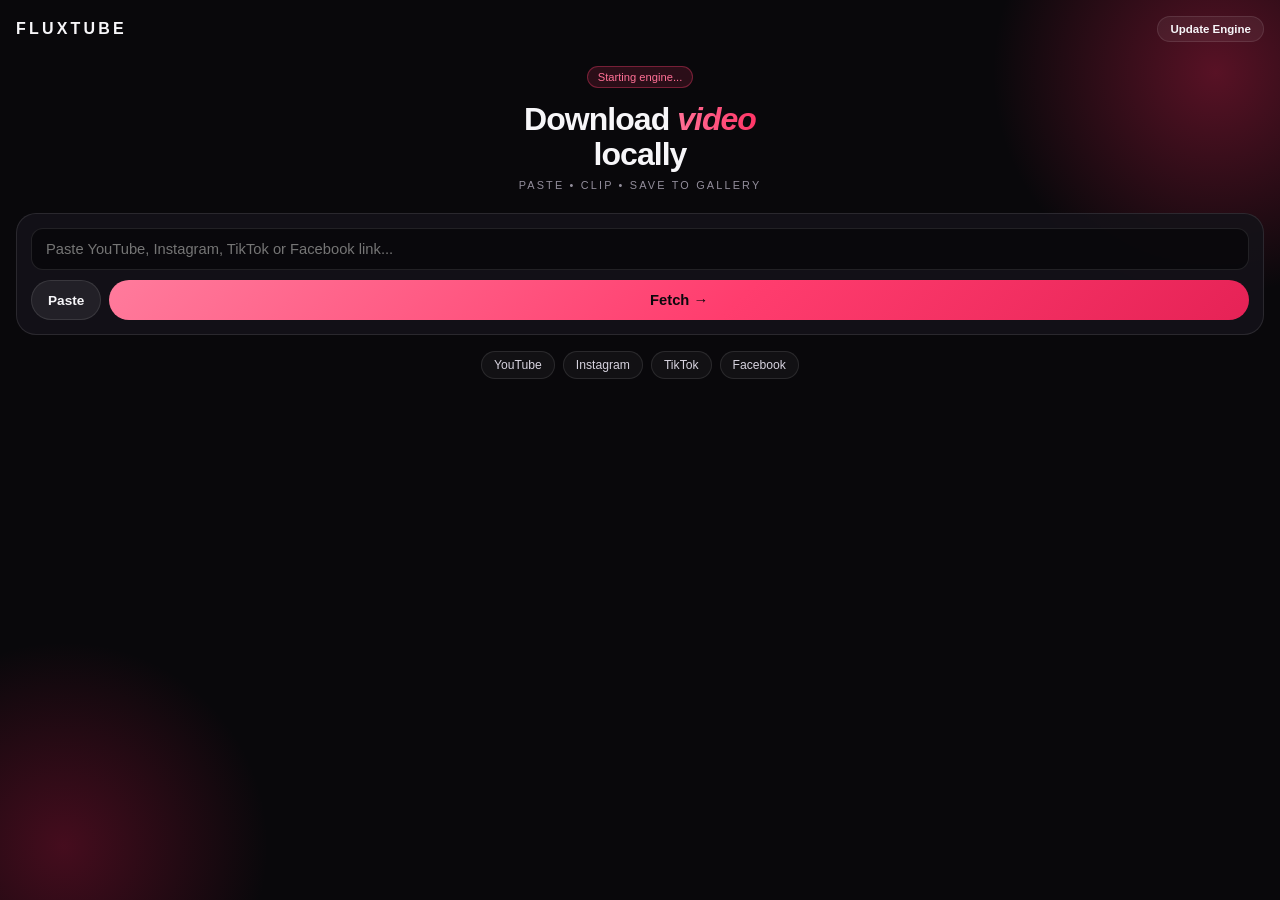
==== android-app/app/src/main/assets/index.html @ a7d48c0c "Add FLUXTUBE Android APK project and build workflow" ====
<!DOCTYPE html>
<html lang="en">
<head>
  <meta charset="UTF-8" />
  <meta name="viewport" content="width=device-width, initial-scale=1.0, maximum-scale=1.0, user-scalable=no" />
  <title>FLUXTUBE</title>
  <style>
    :root {
      --bg: #09080b;
      --surface: rgba(20, 18, 25, 0.9);
      --text: #f7f6f9;
      --muted: #938e9c;
      --accent: #ff3e6c;
      --accent-soft: #ff7096;
      --accent-grad: linear-gradient(135deg, #ff7b9c 0%, #ff3d6e 55%, #e62256 100%);
      --accent-dim: rgba(255, 62, 108, 0.14);
      --accent-border: rgba(255, 62, 108, 0.36);
      --border: rgba(255, 255, 255, 0.1);
    }
    [hidden] { display: none !important; }
    * { box-sizing: border-box; margin: 0; padding: 0; -webkit-tap-highlight-color: transparent; }
    body {
      min-height: 100vh;
      background:
        radial-gradient(360px circle at 95% 8%, rgba(255, 38, 92, 0.32), transparent 62%),
        radial-gradient(340px circle at 5% 94%, rgba(225, 24, 78, 0.28), transparent 60%),
        #09080b;
      color: var(--text);
      font-family: -apple-system, BlinkMacSystemFont, "Segoe UI", Roboto, sans-serif;
      padding: 16px 16px 40px;
    }
    .topbar {
      display: flex;
      justify-content: space-between;
      align-items: center;
      margin-bottom: 24px;
    }
    .brand {
      font-weight: 800;
      letter-spacing: 0.2em;
      font-size: 1rem;
    }
    .btn-engine {
      background: rgba(255, 255, 255, 0.06);
      border: 1px solid var(--border);
      color: var(--text);
      border-radius: 999px;
      padding: 6px 12px;
      font-size: 0.72rem;
      font-weight: 600;
    }
    .hero { text-align: center; margin-bottom: 22px; }
    .hero h1 {
      font-size: 2rem;
      line-height: 1.08;
      letter-spacing: -0.03em;
      margin-bottom: 8px;
    }
    .hero h1 span {
      font-style: italic;
      background: linear-gradient(90deg, #ff7096, #ff3667);
      -webkit-background-clip: text;
      -webkit-text-fill-color: transparent;
    }
    .subline {
      font-size: 0.68rem;
      letter-spacing: 0.2em;
      color: var(--muted);
      margin-bottom: 18px;
    }
    .engine-pill {
      display: inline-block;
      font-size: 0.7rem;
      padding: 4px 10px;
      border-radius: 999px;
      background: var(--accent-dim);
      border: 1px solid var(--accent-border);
      color: var(--accent-soft);
      margin-bottom: 14px;
    }
    .url-box {
      display: flex;
      flex-direction: column;
      gap: 10px;
      padding: 14px;
      border-radius: 20px;
      background: var(--surface);
      border: 1px solid var(--border);
      margin-bottom: 16px;
    }
    .url-input {
      width: 100%;
      background: rgba(9, 8, 11, 0.85);
      border: 1px solid var(--border);
      border-radius: 12px;
      padding: 12px 14px;
      color: var(--text);
      font-size: 0.92rem;
      outline: none;
    }
    .url-input:focus { border-color: var(--accent); }
    .url-actions { display: flex; gap: 8px; }
    .btn-ghost {
      flex: 0 0 auto;
      background: rgba(255, 255, 255, 0.07);
      border: 1px solid var(--border);
      color: var(--text);
      border-radius: 999px;
      padding: 11px 16px;
      font-weight: 600;
      font-size: 0.85rem;
    }
    .btn-primary {
      flex: 1;
      background: var(--accent-grad);
      color: #0b080c;
      border: none;
      border-radius: 999px;
      padding: 12px 18px;
      font-weight: 800;
      font-size: 0.92rem;
    }
    .btn-primary:disabled { opacity: 0.6; }
    .chips {
      display: flex;
      flex-wrap: wrap;
      justify-content: center;
      gap: 8px;
      margin-bottom: 18px;
    }
    .chip {
      padding: 6px 12px;
      border-radius: 999px;
      background: rgba(255, 255, 255, 0.04);
      border: 1px solid var(--border);
      font-size: 0.76rem;
      color: #d6d2de;
    }
    .error-banner {
      padding: 10px 14px;
      border-radius: 12px;
      background: rgba(255, 46, 99, 0.16);
      border: 1px solid var(--accent-border);
      color: #ff9cb5;
      font-size: 0.82rem;
      margin-bottom: 14px;
    }
    .card {
      background: var(--surface);
      border: 1px solid var(--border);
      border-radius: 20px;
      padding: 14px;
      margin-bottom: 14px;
    }
    .thumb-wrap {
      position: relative;
      border-radius: 14px;
      overflow: hidden;
      aspect-ratio: 16 / 9;
      background: #0d0b10;
      margin-bottom: 12px;
    }
    .thumb-wrap img { width: 100%; height: 100%; object-fit: cover; display: block; }
    .pill-dur {
      position: absolute; bottom: 8px; left: 8px;
      background: rgba(9, 8, 11, 0.88);
      padding: 3px 8px; border-radius: 8px; font-size: 0.74rem; font-weight: 700;
    }
    .pill-plat {
      position: absolute; top: 8px; right: 8px;
      background: var(--accent-grad); color: #0b080c;
      padding: 3px 9px; border-radius: 999px; font-size: 0.68rem; font-weight: 800;
    }
    .v-title { font-size: 1rem; font-weight: 700; line-height: 1.35; margin-bottom: 12px; }
    .trim-box {
      padding: 12px;
      border-radius: 14px;
      background: rgba(255, 255, 255, 0.03);
      border: 1px solid var(--border);
      margin-bottom: 14px;
    }
    .trim-top {
      display: flex; justify-content: space-between; align-items: center;
      font-size: 0.8rem; font-weight: 700; margin-bottom: 10px;
    }
    .trim-badge {
      font-size: 0.68rem; padding: 3px 8px; border-radius: 999px;
      background: var(--accent-dim); color: var(--accent-soft);
    }
    .time-row {
      display: grid; grid-template-columns: 1fr auto 1fr auto; gap: 8px; align-items: end;
    }
    .time-field label { display: block; font-size: 0.62rem; color: var(--muted); margin-bottom: 4px; }
    .time-field input {
      width: 100%; background: #09080b; border: 1px solid var(--border);
      border-radius: 9px; padding: 8px; color: var(--text); text-align: center;
      font-family: monospace; font-size: 0.86rem; font-weight: 700;
    }
    .btn-reset {
      background: rgba(255, 255, 255, 0.07); border: 1px solid var(--border);
      color: var(--text); border-radius: 9px; padding: 9px 10px; font-size: 0.74rem;
    }
    .q-grid {
      display: grid; grid-template-columns: 1fr 1fr; gap: 9px; margin-bottom: 14px;
    }
    .q-card {
      text-align: left; padding: 12px; border-radius: 14px;
      background: rgba(255, 255, 255, 0.03); border: 1px solid var(--border);
      color: var(--text);
    }
    .q-card.selected {
      background: var(--accent-grad); color: #0b080c; border-color: transparent;
    }
    .q-top { display: flex; justify-content: space-between; font-size: 0.65rem; font-weight: 700; margin-bottom: 4px; }
    .q-res { font-size: 1.1rem; font-weight: 800; }
    .q-sub { font-size: 0.72rem; opacity: 0.82; }
    .progress-box {
      margin-top: 12px; padding: 12px; border-radius: 14px;
      background: var(--accent-dim); border: 1px solid var(--accent-border);
    }
    .progress-top { display: flex; justify-content: space-between; font-size: 0.8rem; margin-bottom: 8px; }
    .track { height: 7px; border-radius: 999px; background: rgba(255, 255, 255, 0.14); overflow: hidden; }
    .fill { height: 100%; background: var(--accent-grad); width: 0%; transition: width 0.2s; }
  </style>
</head>
<body>
  <header class="topbar">
    <div class="brand">FLUXTUBE</div>
    <button class="btn-engine" id="updateBtn" type="button">Update Engine</button>
  </header>

  <section class="hero" id="heroTop">
    <div class="engine-pill" id="engineStatus">Starting engine...</div>
    <h1>Download <span>video</span><br />locally</h1>
    <div class="subline">PASTE • CLIP • SAVE TO GALLERY</div>
  </section>

  <div class="url-box">
    <input id="urlInput" class="url-input" type="url" placeholder="Paste YouTube, Instagram, TikTok or Facebook link..." />
    <div class="url-actions">
      <button id="pasteBtn" class="btn-ghost" type="button">Paste</button>
      <button id="fetchBtn" class="btn-primary" type="button">Fetch →</button>
    </div>
  </div>

  <div class="chips" id="chipsRow">
    <span class="chip">YouTube</span>
    <span class="chip">Instagram</span>
    <span class="chip">TikTok</span>
    <span class="chip">Facebook</span>
  </div>

  <div id="errorBanner" class="error-banner" hidden></div>

  <section id="workspace" hidden>
    <div class="card">
      <div class="thumb-wrap">
        <img id="vThumb" src="" alt="" />
        <span class="pill-dur" id="vDur">0:00</span>
        <span class="pill-plat" id="vPlat">YouTube</span>
      </div>
      <div class="v-title" id="vTitle">Video Title</div>

      <div class="trim-box">
        <div class="trim-top">
          <span>Clip Time Range</span>
          <span class="trim-badge" id="clipBadge">Full Video</span>
        </div>
        <div class="time-row">
          <div class="time-field">
            <label for="fromInput">FROM</label>
            <input id="fromInput" type="text" value="0:00" />
          </div>
          <div style="padding-bottom:9px;color:#ff7096;">→</div>
          <div class="time-field">
            <label for="toInput">TO</label>
            <input id="toInput" type="text" value="0:00" />
          </div>
          <button id="resetTrim" class="btn-reset" type="button">Reset</button>
        </div>
      </div>

      <div class="q-grid" id="qGrid"></div>

      <button id="dlBtn" class="btn-primary" style="width:100%;" type="button">Download to Phone</button>

      <div id="progressBox" class="progress-box" hidden>
        <div class="progress-top">
          <span id="pStage">Starting...</span>
          <span id="pPct">0%</span>
        </div>
        <div class="track"><div id="pFill" class="fill"></div></div>
      </div>
    </div>
  </section>

  <script>
    const urlInput = document.getElementById("urlInput");
    const pasteBtn = document.getElementById("pasteBtn");
    const fetchBtn = document.getElementById("fetchBtn");
    const updateBtn = document.getElementById("updateBtn");
    const engineStatus = document.getElementById("engineStatus");
    const errorBanner = document.getElementById("errorBanner");
    const workspace = document.getElementById("workspace");
    const heroTop = document.getElementById("heroTop");
    const chipsRow = document.getElementById("chipsRow");
    const vThumb = document.getElementById("vThumb");
    const vDur = document.getElementById("vDur");
    const vPlat = document.getElementById("vPlat");
    const vTitle = document.getElementById("vTitle");
    const fromInput = document.getElementById("fromInput");
    const toInput = document.getElementById("toInput");
    const resetTrim = document.getElementById("resetTrim");
    const clipBadge = document.getElementById("clipBadge");
    const qGrid = document.getElementById("qGrid");
    const dlBtn = document.getElementById("dlBtn");
    const progressBox = document.getElementById("progressBox");
    const pStage = document.getElementById("pStage");
    const pPct = document.getElementById("pPct");
    const pFill = document.getElementById("pFill");

    let currentVideo = null;
    let selectedQ = "best_1080";

    window.onEngineStatus = (ready, msg) => {
      engineStatus.textContent = msg;
    };

    pasteBtn.addEventListener("click", () => {
      if (window.FluxAndroid) {
        const txt = window.FluxAndroid.getClipboard();
        if (txt) urlInput.value = txt.trim();
      }
    });

    updateBtn.addEventListener("click", () => {
      if (window.FluxAndroid) window.FluxAndroid.updateEngine();
    });

    fetchBtn.addEventListener("click", () => {
      const u = urlInput.value.trim();
      if (!u) return;
      errorBanner.hidden = true;
      fetchBtn.disabled = true;
      fetchBtn.textContent = "Loading...";
      progressBox.hidden = true;
      if (window.FluxAndroid) window.FluxAndroid.fetchInfo(u);
    });

    function isTrimmed() {
      if (!currentVideo) return false;
      return fromInput.value.trim() !== "0:00" || toInput.value.trim() !== currentVideo.duration_string;
    }

    function updateClipLabel() {
      clipBadge.textContent = isTrimmed()
        ? `${fromInput.value} → ${toInput.value}`
        : `Full (${currentVideo ? currentVideo.duration_string : "0:00"})`;
      dlBtn.textContent = isTrimmed() ? "Download Clip" : "Download to Phone";
    }

    fromInput.addEventListener("input", updateClipLabel);
    toInput.addEventListener("input", updateClipLabel);
    resetTrim.addEventListener("click", () => {
      if (!currentVideo) return;
      fromInput.value = "0:00";
      toInput.value = currentVideo.duration_string;
      updateClipLabel();
    });

    function renderQualities(list) {
      qGrid.innerHTML = "";
      list.forEach((q) => {
        const b = document.createElement("button");
        b.type = "button";
        b.className = "q-card" + (selectedQ === q.id ? " selected" : "");
        b.innerHTML = `<div class="q-top"><span>${q.badge}</span><span>${q.ext}</span></div>
                       <div class="q-res">${q.resolution}</div>
                       <div class="q-sub">${q.title}</div>`;
        b.addEventListener("click", () => {
          selectedQ = q.id;
          renderQualities(list);
        });
        qGrid.appendChild(b);
      });
    }

    window.onFetchSuccess = (data) => {
      fetchBtn.disabled = false;
      fetchBtn.textContent = "Fetch →";
      currentVideo = data;
      selectedQ = "best_1080";
      vThumb.src = data.thumbnail || "";
      vDur.textContent = data.duration_string || "0:00";
      vPlat.textContent = data.platform || "Video";
      vTitle.textContent = data.title || "Video";
      fromInput.value = "0:00";
      toInput.value = data.duration_string || "0:00";
      renderQualities(data.qualities || []);
      updateClipLabel();
      heroTop.hidden = true;
      chipsRow.hidden = true;
      workspace.hidden = false;
    };

    window.onFetchError = (msg) => {
      fetchBtn.disabled = false;
      fetchBtn.textContent = "Fetch →";
      errorBanner.textContent = msg;
      errorBanner.hidden = false;
    };

    dlBtn.addEventListener("click", () => {
      if (!currentVideo || !window.FluxAndroid) return;
      dlBtn.disabled = true;
      progressBox.hidden = false;
      pStage.textContent = "Downloading...";
      pPct.textContent = "0%";
      pFill.style.width = "0%";
      window.FluxAndroid.startDownload(
        currentVideo.url,
        selectedQ,
        fromInput.value.trim(),
        toInput.value.trim(),
        isTrimmed()
      );
    });

    window.onDownloadProgress = (pct, eta) => {
      pPct.textContent = pct + "%";
      pFill.style.width = pct + "%";
      pStage.textContent = `Downloading (ETA: ${eta})`;
    };

    window.onDownloadComplete = (msg) => {
      dlBtn.disabled = false;
      pPct.textContent = "100%";
      pFill.style.width = "100%";
      pStage.textContent = msg;
    };

    window.onDownloadError = (msg) => {
      dlBtn.disabled = false;
      pStage.textContent = "Error: " + msg;
    };
  </script>
</body>
</html>
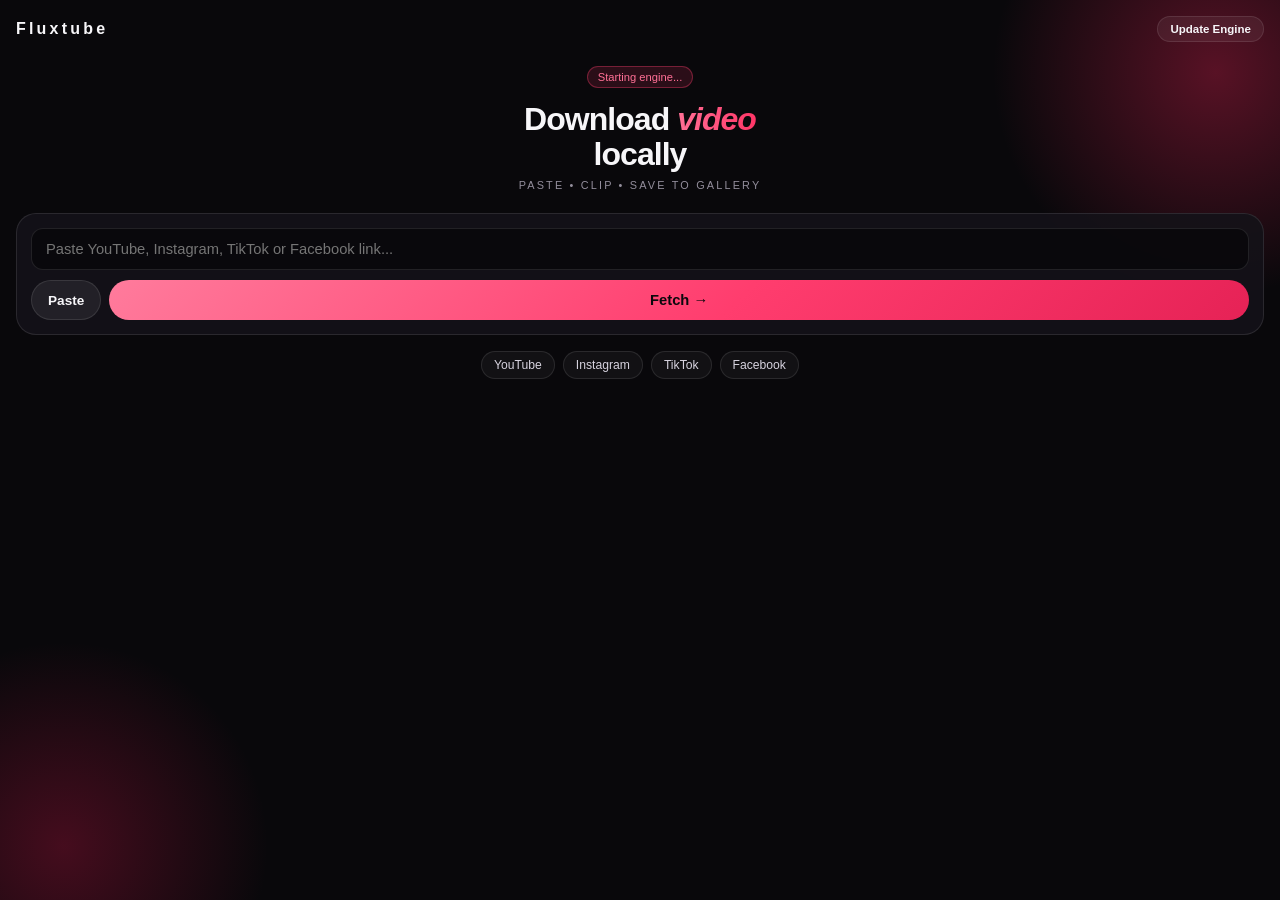
==== commit 1d18978d: "Rename app to Fluxtube and add launcher icon" ====
--- a/android-app/app/src/main/assets/index.html
+++ b/android-app/app/src/main/assets/index.html
@@ -3,7 +3,7 @@
 <head>
   <meta charset="UTF-8" />
   <meta name="viewport" content="width=device-width, initial-scale=1.0, maximum-scale=1.0, user-scalable=no" />
-  <title>FLUXTUBE</title>
+  <title>Fluxtube</title>
   <style>
     :root {
       --bg: #09080b;
@@ -225,7 +225,7 @@
 </head>
 <body>
   <header class="topbar">
-    <div class="brand">FLUXTUBE</div>
+    <div class="brand">Fluxtube</div>
     <button class="btn-engine" id="updateBtn" type="button">Update Engine</button>
   </header>
 
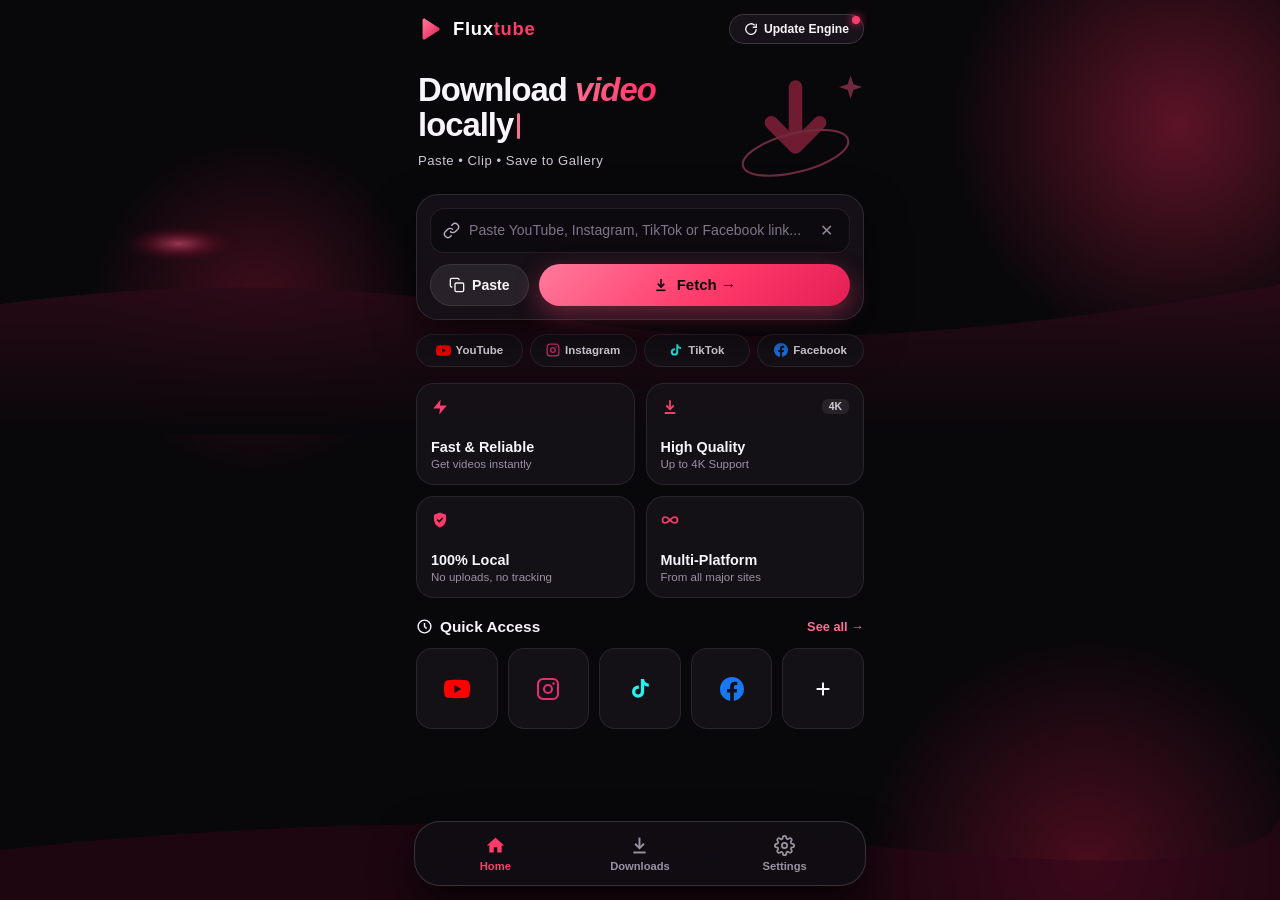
==== commit 4e059c5b: "Redesign Fluxtube Android UI with bottom nav and Quick Access" ====
--- a/android-app/app/src/main/assets/index.html
+++ b/android-app/app/src/main/assets/index.html
@@ -6,151 +6,367 @@
   <title>Fluxtube</title>
   <style>
     :root {
-      --bg: #09080b;
-      --surface: rgba(20, 18, 25, 0.9);
-      --text: #f7f6f9;
-      --muted: #938e9c;
-      --accent: #ff3e6c;
-      --accent-soft: #ff7096;
-      --accent-grad: linear-gradient(135deg, #ff7b9c 0%, #ff3d6e 55%, #e62256 100%);
-      --accent-dim: rgba(255, 62, 108, 0.14);
-      --accent-border: rgba(255, 62, 108, 0.36);
-      --border: rgba(255, 255, 255, 0.1);
+      --bg: #08070a;
+      --card: rgba(22, 18, 25, 0.86);
+      --card-solid: #151118;
+      --text: #f7f5f9;
+      --muted: #9a93a3;
+      --accent: #ff3b6b;
+      --accent-soft: #ff6e93;
+      --accent-grad: linear-gradient(135deg, #ff7a9c 0%, #ff3b6b 55%, #e31e54 100%);
+      --accent-dim: rgba(255, 59, 107, 0.14);
+      --accent-border: rgba(255, 59, 107, 0.36);
+      --border: rgba(255, 255, 255, 0.09);
+      --border-strong: rgba(255, 255, 255, 0.16);
     }
     [hidden] { display: none !important; }
     * { box-sizing: border-box; margin: 0; padding: 0; -webkit-tap-highlight-color: transparent; }
-    body {
+    html, body {
       min-height: 100vh;
-      background:
-        radial-gradient(360px circle at 95% 8%, rgba(255, 38, 92, 0.32), transparent 62%),
-        radial-gradient(340px circle at 5% 94%, rgba(225, 24, 78, 0.28), transparent 60%),
-        #09080b;
+      background-color: var(--bg);
       color: var(--text);
       font-family: -apple-system, BlinkMacSystemFont, "Segoe UI", Roboto, sans-serif;
-      padding: 16px 16px 40px;
-    }
+      overflow-x: hidden;
+      overscroll-behavior-y: none;
+    }
+
+    /* Atmospheric Crimson Glow & Mountain Silhouette Backdrop */
+    .bg-scene {
+      position: fixed;
+      inset: 0;
+      z-index: 0;
+      pointer-events: none;
+      background:
+        radial-gradient(360px circle at 92% 14%, rgba(255, 42, 95, 0.34), transparent 64%),
+        radial-gradient(280px circle at 20% 34%, rgba(210, 28, 76, 0.28), transparent 60%),
+        radial-gradient(380px circle at 85% 96%, rgba(225, 24, 78, 0.30), transparent 60%),
+        #08070a;
+    }
+    .bg-scene svg {
+      position: absolute;
+      inset: 0;
+      width: 100%;
+      height: 100%;
+      object-fit: cover;
+    }
+
+    .app-shell {
+      position: relative;
+      z-index: 2;
+      max-width: 480px;
+      margin: 0 auto;
+      padding: 14px 16px 104px;
+    }
+
+    /* Top Bar */
     .topbar {
       display: flex;
       justify-content: space-between;
       align-items: center;
-      margin-bottom: 24px;
+      margin-bottom: 22px;
     }
     .brand {
+      display: inline-flex;
+      align-items: center;
+      gap: 9px;
       font-weight: 800;
-      letter-spacing: 0.2em;
+      font-size: 1.15rem;
+      letter-spacing: 0.04em;
+    }
+    .brand-play {
+      width: 28px;
+      height: 28px;
+      display: grid;
+      place-items: center;
+    }
+    .brand-flux { color: #ffffff; }
+    .brand-tube { color: var(--accent); }
+
+    .btn-engine {
+      position: relative;
+      display: inline-flex;
+      align-items: center;
+      gap: 6px;
+      background: rgba(28, 22, 30, 0.85);
+      border: 1px solid var(--border-strong);
+      color: var(--text);
+      border-radius: 999px;
+      padding: 7px 14px;
+      font-size: 0.76rem;
+      font-weight: 600;
+      backdrop-filter: blur(12px);
+    }
+    .engine-dot {
+      position: absolute;
+      top: 1px;
+      right: 3px;
+      width: 8px;
+      height: 8px;
+      border-radius: 50%;
+      background: var(--accent);
+      box-shadow: 0 0 8px var(--accent);
+    }
+    .engine-dot.ready { background: #34d399; box-shadow: 0 0 8px #34d399; }
+
+    /* Hero Section */
+    .hero-block {
+      position: relative;
+      padding: 6px 2px 26px;
+    }
+    .hero-watermark {
+      position: absolute;
+      right: -4px;
+      top: -6px;
+      width: 145px;
+      height: 145px;
+      opacity: 0.42;
+      pointer-events: none;
+    }
+    .hero-title {
+      position: relative;
+      font-size: 2.05rem;
+      font-weight: 800;
+      line-height: 1.08;
+      letter-spacing: -0.03em;
+      margin-bottom: 10px;
+    }
+    .hero-title .italic-accent {
+      font-style: italic;
+      background: linear-gradient(90deg, #ff6c92 0%, #ff2e63 100%);
+      -webkit-background-clip: text;
+      -webkit-text-fill-color: transparent;
+    }
+    .hero-cursor {
+      display: inline-block;
+      width: 3px;
+      height: 1.65rem;
+      background: var(--accent-soft);
+      border-radius: 3px;
+      vertical-align: -3px;
+      margin-left: 4px;
+    }
+    .hero-sub {
+      position: relative;
+      font-size: 0.82rem;
+      color: #cfc8d6;
+      letter-spacing: 0.04em;
+    }
+
+    /* Glassmorphic URL Card */
+    .url-card {
+      background: rgba(24, 18, 26, 0.88);
+      border: 1px solid rgba(255, 255, 255, 0.11);
+      border-radius: 22px;
+      padding: 13px;
+      box-shadow: 0 18px 42px rgba(0, 0, 0, 0.58);
+      backdrop-filter: blur(16px);
+      margin-bottom: 14px;
+    }
+    .input-row {
+      display: flex;
+      align-items: center;
+      gap: 9px;
+      background: rgba(10, 8, 13, 0.72);
+      border: 1px solid var(--border);
+      border-radius: 14px;
+      padding: 10px 12px;
+      margin-bottom: 11px;
+    }
+    .input-row:focus-within { border-color: var(--accent-border); }
+    .url-input {
+      flex: 1;
+      min-width: 0;
+      background: transparent;
+      border: none;
+      outline: none;
+      color: var(--text);
+      font-size: 0.88rem;
+    }
+    .url-input::placeholder { color: #7e7688; }
+    .btn-clear-input {
+      background: none;
+      border: none;
+      color: #8f889a;
       font-size: 1rem;
-    }
-    .btn-engine {
-      background: rgba(255, 255, 255, 0.06);
+      padding: 2px 4px;
+    }
+    .url-actions {
+      display: flex;
+      gap: 10px;
+    }
+    .btn-paste {
+      display: inline-flex;
+      align-items: center;
+      justify-content: center;
+      gap: 7px;
+      background: rgba(255, 255, 255, 0.08);
       border: 1px solid var(--border);
       color: var(--text);
       border-radius: 999px;
-      padding: 6px 12px;
+      padding: 12px 18px;
+      font-size: 0.88rem;
+      font-weight: 700;
+    }
+    .btn-fetch {
+      flex: 1;
+      display: inline-flex;
+      align-items: center;
+      justify-content: center;
+      gap: 8px;
+      background: var(--accent-grad);
+      color: #0b080c;
+      border: none;
+      border-radius: 999px;
+      padding: 12px 20px;
+      font-size: 0.94rem;
+      font-weight: 800;
+      box-shadow: 0 8px 24px rgba(255, 59, 107, 0.4);
+    }
+    .btn-fetch:disabled { opacity: 0.65; }
+
+    /* Platform Pills Row */
+    .platform-pills {
+      display: grid;
+      grid-template-columns: repeat(4, 1fr);
+      gap: 7px;
+      margin-bottom: 16px;
+    }
+    .p-pill {
+      display: inline-flex;
+      align-items: center;
+      justify-content: center;
+      gap: 5px;
+      padding: 8px 6px;
+      border-radius: 999px;
+      background: rgba(22, 18, 25, 0.84);
+      border: 1px solid var(--border);
+      color: #e6e1ec;
       font-size: 0.72rem;
       font-weight: 600;
     }
-    .hero { text-align: center; margin-bottom: 22px; }
-    .hero h1 {
-      font-size: 2rem;
-      line-height: 1.08;
-      letter-spacing: -0.03em;
-      margin-bottom: 8px;
-    }
-    .hero h1 span {
-      font-style: italic;
-      background: linear-gradient(90deg, #ff7096, #ff3667);
-      -webkit-background-clip: text;
-      -webkit-text-fill-color: transparent;
-    }
-    .subline {
-      font-size: 0.68rem;
-      letter-spacing: 0.2em;
+    .p-pill svg { flex-shrink: 0; }
+
+    /* 2x2 Feature Bento Grid */
+    .bento-grid {
+      display: grid;
+      grid-template-columns: 1fr 1fr;
+      gap: 11px;
+      margin-bottom: 20px;
+    }
+    .bento-card {
+      position: relative;
+      overflow: hidden;
+      background: var(--card);
+      border: 1px solid var(--border);
+      border-radius: 18px;
+      padding: 14px;
+      min-height: 102px;
+      display: flex;
+      flex-direction: column;
+      justify-content: space-between;
+    }
+    .bento-top {
+      display: flex;
+      justify-content: space-between;
+      align-items: center;
+      margin-bottom: 10px;
+    }
+    .bento-icon { color: var(--accent); display: grid; place-items: center; }
+    .bento-badge {
+      font-size: 0.65rem;
+      font-weight: 800;
+      padding: 2px 7px;
+      border-radius: 6px;
+      background: rgba(255, 255, 255, 0.08);
+      color: #cfc8d8;
+    }
+    .bento-title {
+      font-size: 0.9rem;
+      font-weight: 700;
+      margin-bottom: 3px;
+    }
+    .bento-sub {
+      font-size: 0.72rem;
       color: var(--muted);
-      margin-bottom: 18px;
-    }
-    .engine-pill {
-      display: inline-block;
-      font-size: 0.7rem;
-      padding: 4px 10px;
-      border-radius: 999px;
+    }
+    .bento-wm {
+      position: absolute;
+      right: 8px;
+      bottom: 6px;
+      opacity: 0.09;
+      pointer-events: none;
+    }
+
+    /* Quick Access Section */
+    .quick-header {
+      display: flex;
+      justify-content: space-between;
+      align-items: center;
+      margin-bottom: 12px;
+    }
+    .quick-title {
+      display: inline-flex;
+      align-items: center;
+      gap: 7px;
+      font-size: 0.96rem;
+      font-weight: 700;
+    }
+    .quick-link {
+      background: none;
+      border: none;
+      color: var(--accent-soft);
+      font-size: 0.8rem;
+      font-weight: 600;
+    }
+    .quick-row {
+      display: grid;
+      grid-template-columns: repeat(5, 1fr);
+      gap: 10px;
+    }
+    .quick-tile {
+      aspect-ratio: 1 / 1;
+      border-radius: 16px;
+      background: var(--card);
+      border: 1px solid var(--border);
+      display: grid;
+      place-items: center;
+      color: var(--text);
+    }
+    .quick-tile:active { transform: scale(0.95); border-color: var(--accent-border); }
+
+    /* Error & Status Banners */
+    .status-toast {
+      margin-bottom: 12px;
+      padding: 9px 13px;
+      border-radius: 12px;
       background: var(--accent-dim);
       border: 1px solid var(--accent-border);
-      color: var(--accent-soft);
+      color: #ffb2c6;
+      font-size: 0.78rem;
+    }
+
+    /* Download Workspace */
+    .ws-card {
+      background: var(--card);
+      border: 1px solid var(--border-strong);
+      border-radius: 20px;
+      padding: 14px;
       margin-bottom: 14px;
     }
-    .url-box {
+    .ws-head {
       display: flex;
-      flex-direction: column;
-      gap: 10px;
-      padding: 14px;
-      border-radius: 20px;
-      background: var(--surface);
-      border: 1px solid var(--border);
-      margin-bottom: 16px;
-    }
-    .url-input {
-      width: 100%;
-      background: rgba(9, 8, 11, 0.85);
-      border: 1px solid var(--border);
-      border-radius: 12px;
-      padding: 12px 14px;
-      color: var(--text);
-      font-size: 0.92rem;
-      outline: none;
-    }
-    .url-input:focus { border-color: var(--accent); }
-    .url-actions { display: flex; gap: 8px; }
-    .btn-ghost {
-      flex: 0 0 auto;
+      justify-content: space-between;
+      align-items: center;
+      margin-bottom: 10px;
+    }
+    .btn-back {
       background: rgba(255, 255, 255, 0.07);
       border: 1px solid var(--border);
       color: var(--text);
       border-radius: 999px;
-      padding: 11px 16px;
+      padding: 5px 12px;
+      font-size: 0.75rem;
       font-weight: 600;
-      font-size: 0.85rem;
-    }
-    .btn-primary {
-      flex: 1;
-      background: var(--accent-grad);
-      color: #0b080c;
-      border: none;
-      border-radius: 999px;
-      padding: 12px 18px;
-      font-weight: 800;
-      font-size: 0.92rem;
-    }
-    .btn-primary:disabled { opacity: 0.6; }
-    .chips {
-      display: flex;
-      flex-wrap: wrap;
-      justify-content: center;
-      gap: 8px;
-      margin-bottom: 18px;
-    }
-    .chip {
-      padding: 6px 12px;
-      border-radius: 999px;
-      background: rgba(255, 255, 255, 0.04);
-      border: 1px solid var(--border);
-      font-size: 0.76rem;
-      color: #d6d2de;
-    }
-    .error-banner {
-      padding: 10px 14px;
-      border-radius: 12px;
-      background: rgba(255, 46, 99, 0.16);
-      border: 1px solid var(--accent-border);
-      color: #ff9cb5;
-      font-size: 0.82rem;
-      margin-bottom: 14px;
-    }
-    .card {
-      background: var(--surface);
-      border: 1px solid var(--border);
-      border-radius: 20px;
-      padding: 14px;
-      margin-bottom: 14px;
     }
     .thumb-wrap {
       position: relative;
@@ -158,152 +374,437 @@
       overflow: hidden;
       aspect-ratio: 16 / 9;
       background: #0d0b10;
-      margin-bottom: 12px;
+      margin-bottom: 11px;
     }
     .thumb-wrap img { width: 100%; height: 100%; object-fit: cover; display: block; }
     .pill-dur {
       position: absolute; bottom: 8px; left: 8px;
-      background: rgba(9, 8, 11, 0.88);
-      padding: 3px 8px; border-radius: 8px; font-size: 0.74rem; font-weight: 700;
+      background: rgba(8, 7, 10, 0.88);
+      padding: 3px 8px; border-radius: 8px; font-size: 0.72rem; font-weight: 700;
     }
     .pill-plat {
       position: absolute; top: 8px; right: 8px;
       background: var(--accent-grad); color: #0b080c;
       padding: 3px 9px; border-radius: 999px; font-size: 0.68rem; font-weight: 800;
     }
-    .v-title { font-size: 1rem; font-weight: 700; line-height: 1.35; margin-bottom: 12px; }
+    .v-title { font-size: 0.96rem; font-weight: 700; line-height: 1.35; margin-bottom: 12px; }
+
     .trim-box {
-      padding: 12px;
+      padding: 11px;
       border-radius: 14px;
       background: rgba(255, 255, 255, 0.03);
       border: 1px solid var(--border);
-      margin-bottom: 14px;
+      margin-bottom: 12px;
     }
     .trim-top {
       display: flex; justify-content: space-between; align-items: center;
-      font-size: 0.8rem; font-weight: 700; margin-bottom: 10px;
+      font-size: 0.78rem; font-weight: 700; margin-bottom: 8px;
     }
     .trim-badge {
-      font-size: 0.68rem; padding: 3px 8px; border-radius: 999px;
+      font-size: 0.66rem; padding: 3px 8px; border-radius: 999px;
       background: var(--accent-dim); color: var(--accent-soft);
     }
     .time-row {
       display: grid; grid-template-columns: 1fr auto 1fr auto; gap: 8px; align-items: end;
     }
-    .time-field label { display: block; font-size: 0.62rem; color: var(--muted); margin-bottom: 4px; }
+    .time-field label { display: block; font-size: 0.6rem; color: var(--muted); margin-bottom: 3px; }
     .time-field input {
       width: 100%; background: #09080b; border: 1px solid var(--border);
       border-radius: 9px; padding: 8px; color: var(--text); text-align: center;
-      font-family: monospace; font-size: 0.86rem; font-weight: 700;
+      font-family: monospace; font-size: 0.84rem; font-weight: 700;
     }
     .btn-reset {
       background: rgba(255, 255, 255, 0.07); border: 1px solid var(--border);
-      color: var(--text); border-radius: 9px; padding: 9px 10px; font-size: 0.74rem;
+      color: var(--text); border-radius: 9px; padding: 9px 10px; font-size: 0.72rem;
     }
     .q-grid {
-      display: grid; grid-template-columns: 1fr 1fr; gap: 9px; margin-bottom: 14px;
+      display: grid; grid-template-columns: 1fr 1fr; gap: 9px; margin-bottom: 13px;
     }
     .q-card {
-      text-align: left; padding: 12px; border-radius: 14px;
+      text-align: left; padding: 11px; border-radius: 14px;
       background: rgba(255, 255, 255, 0.03); border: 1px solid var(--border);
       color: var(--text);
     }
     .q-card.selected {
       background: var(--accent-grad); color: #0b080c; border-color: transparent;
     }
-    .q-top { display: flex; justify-content: space-between; font-size: 0.65rem; font-weight: 700; margin-bottom: 4px; }
-    .q-res { font-size: 1.1rem; font-weight: 800; }
-    .q-sub { font-size: 0.72rem; opacity: 0.82; }
+    .q-top { display: flex; justify-content: space-between; font-size: 0.64rem; font-weight: 700; margin-bottom: 3px; }
+    .q-res { font-size: 1.05rem; font-weight: 800; }
+    .q-sub { font-size: 0.7rem; opacity: 0.82; }
+
     .progress-box {
-      margin-top: 12px; padding: 12px; border-radius: 14px;
+      margin-top: 12px; padding: 11px; border-radius: 14px;
       background: var(--accent-dim); border: 1px solid var(--accent-border);
     }
-    .progress-top { display: flex; justify-content: space-between; font-size: 0.8rem; margin-bottom: 8px; }
+    .progress-top { display: flex; justify-content: space-between; font-size: 0.78rem; margin-bottom: 7px; }
     .track { height: 7px; border-radius: 999px; background: rgba(255, 255, 255, 0.14); overflow: hidden; }
     .fill { height: 100%; background: var(--accent-grad); width: 0%; transition: width 0.2s; }
+
+    /* Downloads & Settings Views */
+    .section-heading {
+      font-size: 1.25rem;
+      font-weight: 800;
+      margin-bottom: 14px;
+    }
+    .dl-item {
+      display: flex;
+      justify-content: space-between;
+      align-items: center;
+      gap: 10px;
+      padding: 13px 14px;
+      border-radius: 15px;
+      background: var(--card);
+      border: 1px solid var(--border);
+      margin-bottom: 9px;
+    }
+    .dl-name {
+      font-size: 0.84rem;
+      font-weight: 600;
+      white-space: nowrap;
+      overflow: hidden;
+      text-overflow: ellipsis;
+      max-width: 240px;
+    }
+    .dl-meta { font-size: 0.7rem; color: var(--muted); margin-top: 2px; }
+    .dl-ext {
+      font-size: 0.66rem;
+      font-weight: 800;
+      padding: 4px 8px;
+      border-radius: 8px;
+      background: var(--accent-dim);
+      color: var(--accent-soft);
+    }
+    .setting-card {
+      padding: 15px;
+      border-radius: 16px;
+      background: var(--card);
+      border: 1px solid var(--border);
+      margin-bottom: 11px;
+    }
+    .setting-label { font-size: 0.74rem; color: var(--muted); margin-bottom: 6px; }
+    .setting-val { font-size: 0.92rem; font-weight: 700; }
+
+    /* Floating Bottom Navigation Bar */
+    .bottom-nav {
+      position: fixed;
+      left: 14px;
+      right: 14px;
+      bottom: 14px;
+      max-width: 452px;
+      margin: 0 auto;
+      z-index: 50;
+      display: grid;
+      grid-template-columns: repeat(3, 1fr);
+      background: rgba(16, 13, 20, 0.94);
+      border: 1px solid var(--border-strong);
+      border-radius: 26px;
+      padding: 9px 8px;
+      box-shadow: 0 18px 40px rgba(0, 0, 0, 0.72);
+      backdrop-filter: blur(18px);
+    }
+    .nav-btn {
+      background: none;
+      border: none;
+      color: var(--muted);
+      display: flex;
+      flex-direction: column;
+      align-items: center;
+      gap: 4px;
+      font-size: 0.7rem;
+      font-weight: 600;
+      padding: 4px 0;
+    }
+    .nav-btn.active { color: var(--accent); }
   </style>
 </head>
 <body>
-  <header class="topbar">
-    <div class="brand">Fluxtube</div>
-    <button class="btn-engine" id="updateBtn" type="button">Update Engine</button>
-  </header>
-
-  <section class="hero" id="heroTop">
-    <div class="engine-pill" id="engineStatus">Starting engine...</div>
-    <h1>Download <span>video</span><br />locally</h1>
-    <div class="subline">PASTE • CLIP • SAVE TO GALLERY</div>
-  </section>
-
-  <div class="url-box">
-    <input id="urlInput" class="url-input" type="url" placeholder="Paste YouTube, Instagram, TikTok or Facebook link..." />
-    <div class="url-actions">
-      <button id="pasteBtn" class="btn-ghost" type="button">Paste</button>
-      <button id="fetchBtn" class="btn-primary" type="button">Fetch →</button>
-    </div>
+  <div class="bg-scene" aria-hidden="true">
+    <svg viewBox="0 0 430 932" preserveAspectRatio="none">
+      <defs>
+        <radialGradient id="moonGlow" cx="22%" cy="30%" r="16%">
+          <stop offset="0%" stop-color="#ff5e88" stop-opacity="0.55" />
+          <stop offset="55%" stop-color="#a8143d" stop-opacity="0.22" />
+          <stop offset="100%" stop-color="#08070a" stop-opacity="0" />
+        </radialGradient>
+        <linearGradient id="hillGrad" x1="0" y1="0" x2="0" y2="1">
+          <stop offset="0%" stop-color="#2a0a16" stop-opacity="0.85" />
+          <stop offset="100%" stop-color="#08070a" stop-opacity="0.98" />
+        </linearGradient>
+      </defs>
+      <circle cx="96" cy="278" r="64" fill="url(#moonGlow)" />
+      <path d="M0,315 Q95,275 185,328 T430,295 L430,450 L0,450 Z" fill="url(#hillGrad)" />
+      <path d="M0,880 Q150,830 290,875 T430,840 L430,932 L0,932 Z" fill="#2e0716" opacity="0.55" />
+    </svg>
   </div>
 
-  <div class="chips" id="chipsRow">
-    <span class="chip">YouTube</span>
-    <span class="chip">Instagram</span>
-    <span class="chip">TikTok</span>
-    <span class="chip">Facebook</span>
-  </div>
-
-  <div id="errorBanner" class="error-banner" hidden></div>
-
-  <section id="workspace" hidden>
-    <div class="card">
-      <div class="thumb-wrap">
-        <img id="vThumb" src="" alt="" />
-        <span class="pill-dur" id="vDur">0:00</span>
-        <span class="pill-plat" id="vPlat">YouTube</span>
+  <div class="app-shell">
+    <!-- Top Bar -->
+    <header class="topbar">
+      <div class="brand">
+        <span class="brand-play">
+          <svg width="26" height="26" viewBox="0 0 28 28" fill="none">
+            <defs>
+              <linearGradient id="playG" x1="0" y1="0" x2="1" y2="1">
+                <stop offset="0%" stop-color="#ff7a9c" />
+                <stop offset="100%" stop-color="#e31e54" />
+              </linearGradient>
+            </defs>
+            <path d="M6 4.5C6 3.1 7.6 2.3 8.8 3.1L23.5 12.6C24.6 13.3 24.6 14.9 23.5 15.6L8.8 25.1C7.6 25.9 6 25.1 6 23.7V4.5Z" fill="url(#playG)" />
+          </svg>
+        </span>
+        <span><span class="brand-flux">Flux</span><span class="brand-tube">tube</span></span>
       </div>
-      <div class="v-title" id="vTitle">Video Title</div>
-
-      <div class="trim-box">
-        <div class="trim-top">
-          <span>Clip Time Range</span>
-          <span class="trim-badge" id="clipBadge">Full Video</span>
+
+      <button class="btn-engine" id="updateBtn" type="button">
+        <svg width="14" height="14" viewBox="0 0 24 24" fill="none" stroke="currentColor" stroke-width="2.2">
+          <path d="M21 12a9 9 0 1 1-2.64-6.36" />
+          <polyline points="21 3 21 9 15 9" />
+        </svg>
+        <span>Update Engine</span>
+        <span class="engine-dot" id="engineDot"></span>
+      </button>
+    </header>
+
+    <div id="statusToast" class="status-toast" hidden></div>
+
+    <!-- HOME TAB -->
+    <main id="tabHome">
+      <section class="hero-block" id="heroBlock">
+        <svg class="hero-watermark" viewBox="0 0 150 150" fill="none">
+          <path d="M75 28V90M75 90L50 65M75 90L100 65" stroke="#ff3b6b" stroke-width="14" stroke-linecap="round" stroke-linejoin="round" />
+          <ellipse cx="75" cy="96" rx="56" ry="20" transform="rotate(-14 75 96)" stroke="#ff5e88" stroke-width="2.2" />
+          <path d="M132 16L135 25L144 28L135 31L132 40L129 31L120 28L129 25L132 16Z" fill="#ff5e88" />
+        </svg>
+        <h1 class="hero-title">
+          Download <span class="italic-accent">video</span><br />locally<span class="hero-cursor"></span>
+        </h1>
+        <div class="hero-sub">Paste • Clip • Save to Gallery</div>
+      </section>
+
+      <!-- URL Input Card -->
+      <div class="url-card">
+        <div class="input-row">
+          <svg width="17" height="17" viewBox="0 0 24 24" fill="none" stroke="#b6aec2" stroke-width="2">
+            <path d="M10 13a5 5 0 0 0 7.54.54l3-3a5 5 0 0 0-7.07-7.07l-1.72 1.71" />
+            <path d="M14 11a5 5 0 0 0-7.54-.54l-3 3a5 5 0 0 0 7.07 7.07l1.71-1.71" />
+          </svg>
+          <input id="urlInput" class="url-input" type="url" placeholder="Paste YouTube, Instagram, TikTok or Facebook link..." />
+          <button id="clearInputBtn" class="btn-clear-input" type="button" aria-label="Clear">✕</button>
         </div>
-        <div class="time-row">
-          <div class="time-field">
-            <label for="fromInput">FROM</label>
-            <input id="fromInput" type="text" value="0:00" />
-          </div>
-          <div style="padding-bottom:9px;color:#ff7096;">→</div>
-          <div class="time-field">
-            <label for="toInput">TO</label>
-            <input id="toInput" type="text" value="0:00" />
-          </div>
-          <button id="resetTrim" class="btn-reset" type="button">Reset</button>
+        <div class="url-actions">
+          <button id="pasteBtn" class="btn-paste" type="button">
+            <svg width="16" height="16" viewBox="0 0 24 24" fill="none" stroke="currentColor" stroke-width="2">
+              <rect x="9" y="9" width="13" height="13" rx="2" />
+              <path d="M5 15H4a2 2 0 0 1-2-2V4a2 2 0 0 1 2-2h9a2 2 0 0 1 2 2v1" />
+            </svg>
+            <span>Paste</span>
+          </button>
+          <button id="fetchBtn" class="btn-fetch" type="button">
+            <svg width="16" height="16" viewBox="0 0 24 24" fill="none" stroke="currentColor" stroke-width="2.4">
+              <path d="M12 3v12" />
+              <polyline points="7 10 12 15 17 10" />
+              <line x1="5" y1="20" x2="19" y2="20" />
+            </svg>
+            <span id="fetchBtnText">Fetch →</span>
+          </button>
         </div>
       </div>
 
-      <div class="q-grid" id="qGrid"></div>
-
-      <button id="dlBtn" class="btn-primary" style="width:100%;" type="button">Download to Phone</button>
-
-      <div id="progressBox" class="progress-box" hidden>
-        <div class="progress-top">
-          <span id="pStage">Starting...</span>
-          <span id="pPct">0%</span>
+      <!-- Landing Widgets (Hidden when workspace opens) -->
+      <div id="landingWidgets">
+        <div class="platform-pills">
+          <button class="p-pill" type="button" data-open="https://m.youtube.com">
+            <svg width="15" height="15" viewBox="0 0 24 24" fill="#FF0000"><path d="M23.5 6.2a3 3 0 0 0-2.1-2.1C19.5 3.5 12 3.5 12 3.5s-7.5 0-9.4.6A3 3 0 0 0 .5 6.2 31.4 31.4 0 0 0 0 12a31.4 31.4 0 0 0 .5 5.8 3 3 0 0 0 2.1 2.1c1.9.6 9.4.6 9.4.6s7.5 0 9.4-.6a3 3 0 0 0 2.1-2.1A31.4 31.4 0 0 0 24 12a31.4 31.4 0 0 0-.5-5.8zM9.6 15.6V8.4l6.3 3.6-6.3 3.6z"/></svg>
+            <span>YouTube</span>
+          </button>
+          <button class="p-pill" type="button" data-open="https://www.instagram.com">
+            <svg width="14" height="14" viewBox="0 0 24 24" fill="none" stroke="#E1306C" stroke-width="2.2"><rect x="2" y="2" width="20" height="20" rx="5"/><circle cx="12" cy="12" r="4"/><circle cx="17.5" cy="6.5" r="1" fill="#E1306C" stroke="none"/></svg>
+            <span>Instagram</span>
+          </button>
+          <button class="p-pill" type="button" data-open="https://www.tiktok.com">
+            <svg width="14" height="14" viewBox="0 0 24 24" fill="#25F4EE"><path d="M19.59 6.69a4.83 4.83 0 0 1-3.77-4.25V2h-3.45v13.67a2.89 2.89 0 0 1-2.88 2.5 2.89 2.89 0 0 1-2.89-2.89 2.89 2.89 0 0 1 2.89-2.89c.28 0 .54.04.79.1V9.01a6.27 6.27 0 0 0-.79-.05 6.34 6.34 0 0 0-6.34 6.34 6.34 6.34 0 0 0 6.34 6.34 6.34 6.34 0 0 0 6.33-6.34V8.69a8.18 8.18 0 0 0 4.78 1.52V6.76a4.85 4.85 0 0 1-1.01-.07z"/></svg>
+            <span>TikTok</span>
+          </button>
+          <button class="p-pill" type="button" data-open="https://m.facebook.com">
+            <svg width="14" height="14" viewBox="0 0 24 24" fill="#1877F2"><path d="M24 12.073c0-6.627-5.373-12-12-12s-12 5.373-12 12c0 5.99 4.388 10.954 10.125 11.854v-8.385H7.078v-3.47h3.047V9.43c0-3.007 1.792-4.669 4.533-4.669 1.312 0 2.686.235 2.686.235v2.953H15.83c-1.491 0-1.956.925-1.956 1.874v2.25h3.328l-.532 3.47h-2.796v8.385C19.612 23.027 24 18.062 24 12.073z"/></svg>
+            <span>Facebook</span>
+          </button>
         </div>
-        <div class="track"><div id="pFill" class="fill"></div></div>
+
+        <div class="bento-grid">
+          <div class="bento-card">
+            <div class="bento-top">
+              <span class="bento-icon"><svg width="18" height="18" viewBox="0 0 24 24" fill="currentColor"><polygon points="13 2 3 14 12 14 11 22 21 10 12 10 13 2"/></svg></span>
+            </div>
+            <div>
+              <div class="bento-title">Fast &amp; Reliable</div>
+              <div class="bento-sub">Get videos instantly</div>
+            </div>
+          </div>
+
+          <div class="bento-card">
+            <div class="bento-top">
+              <span class="bento-icon"><svg width="18" height="18" viewBox="0 0 24 24" fill="none" stroke="currentColor" stroke-width="2.4"><path d="M12 3v12"/><polyline points="7 10 12 15 17 10"/><line x1="5" y1="20" x2="19" y2="20"/></svg></span>
+              <span class="bento-badge">4K</span>
+            </div>
+            <div>
+              <div class="bento-title">High Quality</div>
+              <div class="bento-sub">Up to 4K Support</div>
+            </div>
+          </div>
+
+          <div class="bento-card">
+            <div class="bento-top">
+              <span class="bento-icon"><svg width="18" height="18" viewBox="0 0 24 24" fill="currentColor"><path d="M12 2L4 5v6.09c0 5.05 3.41 9.76 8 10.91 4.59-1.15 8-5.86 8-10.91V5l-8-3zm-1.06 13.54L7.4 12l1.41-1.41 2.12 2.12 4.24-4.24 1.41 1.41-5.64 5.66z"/></svg></span>
+            </div>
+            <div>
+              <div class="bento-title">100% Local</div>
+              <div class="bento-sub">No uploads, no tracking</div>
+            </div>
+          </div>
+
+          <div class="bento-card">
+            <div class="bento-top">
+              <span class="bento-icon"><svg width="18" height="18" viewBox="0 0 24 24" fill="none" stroke="currentColor" stroke-width="2.2"><path d="M18.178 8c5.096 0 5.096 8 0 8-5.095 0-7.133-8-12.739-8-4.585 0-4.585 8 0 8 5.606 0 7.644-8 12.74-8z"/></svg></span>
+            </div>
+            <div>
+              <div class="bento-title">Multi-Platform</div>
+              <div class="bento-sub">From all major sites</div>
+            </div>
+          </div>
+        </div>
+
+        <div class="quick-header">
+          <div class="quick-title">
+            <svg width="17" height="17" viewBox="0 0 24 24" fill="none" stroke="currentColor" stroke-width="2">
+              <circle cx="12" cy="12" r="9" />
+              <polyline points="12 7 12 12 15 15" />
+            </svg>
+            <span>Quick Access</span>
+          </div>
+          <button class="quick-link" id="seeAllBtn" type="button">See all →</button>
+        </div>
+
+        <div class="quick-row">
+          <button class="quick-tile" type="button" data-open="https://m.youtube.com" aria-label="YouTube">
+            <svg width="26" height="26" viewBox="0 0 24 24" fill="#FF0000"><path d="M23.5 6.2a3 3 0 0 0-2.1-2.1C19.5 3.5 12 3.5 12 3.5s-7.5 0-9.4.6A3 3 0 0 0 .5 6.2 31.4 31.4 0 0 0 0 12a31.4 31.4 0 0 0 .5 5.8 3 3 0 0 0 2.1 2.1c1.9.6 9.4.6 9.4.6s7.5 0 9.4-.6a3 3 0 0 0 2.1-2.1A31.4 31.4 0 0 0 24 12a31.4 31.4 0 0 0-.5-5.8zM9.6 15.6V8.4l6.3 3.6-6.3 3.6z"/></svg>
+          </button>
+          <button class="quick-tile" type="button" data-open="https://www.instagram.com" aria-label="Instagram">
+            <svg width="24" height="24" viewBox="0 0 24 24" fill="none" stroke="#E1306C" stroke-width="2.1"><rect x="2" y="2" width="20" height="20" rx="5"/><circle cx="12" cy="12" r="4"/><circle cx="17.5" cy="6.5" r="1.2" fill="#E1306C" stroke="none"/></svg>
+          </button>
+          <button class="quick-tile" type="button" data-open="https://www.tiktok.com" aria-label="TikTok">
+            <svg width="23" height="23" viewBox="0 0 24 24" fill="#25F4EE"><path d="M19.59 6.69a4.83 4.83 0 0 1-3.77-4.25V2h-3.45v13.67a2.89 2.89 0 0 1-2.88 2.5 2.89 2.89 0 0 1-2.89-2.89 2.89 2.89 0 0 1 2.89-2.89c.28 0 .54.04.79.1V9.01a6.27 6.27 0 0 0-.79-.05 6.34 6.34 0 0 0-6.34 6.34 6.34 6.34 0 0 0 6.34 6.34 6.34 6.34 0 0 0 6.33-6.34V8.69a8.18 8.18 0 0 0 4.78 1.52V6.76a4.85 4.85 0 0 1-1.01-.07z"/></svg>
+          </button>
+          <button class="quick-tile" type="button" data-open="https://m.facebook.com" aria-label="Facebook">
+            <svg width="24" height="24" viewBox="0 0 24 24" fill="#1877F2"><path d="M24 12.073c0-6.627-5.373-12-12-12s-12 5.373-12 12c0 5.99 4.388 10.954 10.125 11.854v-8.385H7.078v-3.47h3.047V9.43c0-3.007 1.792-4.669 4.533-4.669 1.312 0 2.686.235 2.686.235v2.953H15.83c-1.491 0-1.956.925-1.956 1.874v2.25h3.328l-.532 3.47h-2.796v8.385C19.612 23.027 24 18.062 24 12.073z"/></svg>
+          </button>
+          <button class="quick-tile" id="quickPasteTile" type="button" aria-label="Paste Link">
+            <svg width="22" height="22" viewBox="0 0 24 24" fill="none" stroke="currentColor" stroke-width="2.2"><line x1="12" y1="5" x2="12" y2="19"/><line x1="5" y1="12" x2="19" y2="12"/></svg>
+          </button>
+        </div>
       </div>
-    </div>
-  </section>
+
+      <!-- Download Workspace -->
+      <section id="workspace" hidden>
+        <div class="ws-card">
+          <div class="ws-head">
+            <button id="backHomeBtn" class="btn-back" type="button">← Back</button>
+            <span class="trim-badge" id="clipBadge">Full Video</span>
+          </div>
+          <div class="thumb-wrap">
+            <img id="vThumb" src="" alt="" />
+            <span class="pill-dur" id="vDur">0:00</span>
+            <span class="pill-plat" id="vPlat">YouTube</span>
+          </div>
+          <div class="v-title" id="vTitle">Video Title</div>
+
+          <div class="trim-box">
+            <div class="trim-top"><span>Clip Time Range</span></div>
+            <div class="time-row">
+              <div class="time-field">
+                <label for="fromInput">FROM</label>
+                <input id="fromInput" type="text" value="0:00" />
+              </div>
+              <div style="padding-bottom:9px;color:#ff7096;">→</div>
+              <div class="time-field">
+                <label for="toInput">TO</label>
+                <input id="toInput" type="text" value="0:00" />
+              </div>
+              <button id="resetTrim" class="btn-reset" type="button">Reset</button>
+            </div>
+          </div>
+
+          <div class="q-grid" id="qGrid"></div>
+
+          <button id="dlBtn" class="btn-fetch" style="width:100%;" type="button">Download to Phone</button>
+
+          <div id="progressBox" class="progress-box" hidden>
+            <div class="progress-top">
+              <span id="pStage">Starting...</span>
+              <span id="pPct">0%</span>
+            </div>
+            <div class="track"><div id="pFill" class="fill"></div></div>
+          </div>
+        </div>
+      </section>
+    </main>
+
+    <!-- DOWNLOADS TAB -->
+    <section id="tabDownloads" hidden>
+      <h2 class="section-heading">Saved Downloads</h2>
+      <div id="downloadsList"></div>
+    </section>
+
+    <!-- SETTINGS TAB -->
+    <section id="tabSettings" hidden>
+      <h2 class="section-heading">Settings</h2>
+      <div class="setting-card">
+        <div class="setting-label">SAVE FOLDER</div>
+        <div class="setting-val">Downloads / FLUXTUBE</div>
+      </div>
+      <div class="setting-card">
+        <div class="setting-label">ENGINE STATUS</div>
+        <div class="setting-val" id="settingsEngineText">Initializing yt-dlp + FFmpeg...</div>
+      </div>
+      <button id="settingsUpdateBtn" class="btn-fetch" style="width:100%;margin-top:6px;" type="button">
+        Update yt-dlp Engine Now
+      </button>
+    </section>
+  </div>
+
+  <!-- Floating Bottom Navigation -->
+  <nav class="bottom-nav">
+    <button class="nav-btn active" data-tab="home" type="button">
+      <svg width="21" height="21" viewBox="0 0 24 24" fill="currentColor"><path d="M10 20v-6h4v6h5v-8h3L12 3 2 12h3v8z"/></svg>
+      <span>Home</span>
+    </button>
+    <button class="nav-btn" data-tab="downloads" type="button">
+      <svg width="21" height="21" viewBox="0 0 24 24" fill="none" stroke="currentColor" stroke-width="2.2"><path d="M12 3v12"/><polyline points="7 10 12 15 17 10"/><line x1="5" y1="20" x2="19" y2="20"/></svg>
+      <span>Downloads</span>
+    </button>
+    <button class="nav-btn" data-tab="settings" type="button">
+      <svg width="21" height="21" viewBox="0 0 24 24" fill="none" stroke="currentColor" stroke-width="2"><circle cx="12" cy="12" r="3"/><path d="M19.4 15a1.65 1.65 0 0 0 .33 1.82l.06.06a2 2 0 1 1-2.83 2.83l-.06-.06a1.65 1.65 0 0 0-1.82-.33 1.65 1.65 0 0 0-1 1.51V21a2 2 0 1 1-4 0v-.09A1.65 1.65 0 0 0 9 19.4a1.65 1.65 0 0 0-1.82.33l-.06.06a2 2 0 1 1-2.83-2.83l.06-.06a1.65 1.65 0 0 0 .33-1.82 1.65 1.65 0 0 0-1.51-1H3a2 2 0 1 1 0-4h.09A1.65 1.65 0 0 0 4.6 9a1.65 1.65 0 0 0-.33-1.82l-.06-.06a2 2 0 1 1 2.83-2.83l.06.06a1.65 1.65 0 0 0 1.82.33H9a1.65 1.65 0 0 0 1-1.51V3a2 2 0 1 1 4 0v.09a1.65 1.65 0 0 0 1 1.51 1.65 1.65 0 0 0 1.82-.33l.06-.06a2 2 0 1 1 2.83 2.83l-.06.06a1.65 1.65 0 0 0-.33 1.82V9c.26.604.852.997 1.51 1H21a2 2 0 1 1 0 4h-.09a1.65 1.65 0 0 0-1.51 1z"/></svg>
+      <span>Settings</span>
+    </button>
+  </nav>
 
   <script>
     const urlInput = document.getElementById("urlInput");
+    const clearInputBtn = document.getElementById("clearInputBtn");
     const pasteBtn = document.getElementById("pasteBtn");
     const fetchBtn = document.getElementById("fetchBtn");
+    const fetchBtnText = document.getElementById("fetchBtnText");
     const updateBtn = document.getElementById("updateBtn");
-    const engineStatus = document.getElementById("engineStatus");
-    const errorBanner = document.getElementById("errorBanner");
+    const settingsUpdateBtn = document.getElementById("settingsUpdateBtn");
+    const engineDot = document.getElementById("engineDot");
+    const statusToast = document.getElementById("statusToast");
+    const settingsEngineText = document.getElementById("settingsEngineText");
+
+    const heroBlock = document.getElementById("heroBlock");
+    const landingWidgets = document.getElementById("landingWidgets");
     const workspace = document.getElementById("workspace");
-    const heroTop = document.getElementById("heroTop");
-    const chipsRow = document.getElementById("chipsRow");
+    const backHomeBtn = document.getElementById("backHomeBtn");
+
     const vThumb = document.getElementById("vThumb");
     const vDur = document.getElementById("vDur");
     const vPlat = document.getElementById("vPlat");
@@ -319,30 +820,97 @@
     const pPct = document.getElementById("pPct");
     const pFill = document.getElementById("pFill");
 
+    const tabHome = document.getElementById("tabHome");
+    const tabDownloads = document.getElementById("tabDownloads");
+    const tabSettings = document.getElementById("tabSettings");
+    const downloadsList = document.getElementById("downloadsList");
+
     let currentVideo = null;
     let selectedQ = "best_1080";
 
-    window.onEngineStatus = (ready, msg) => {
-      engineStatus.textContent = msg;
-    };
-
-    pasteBtn.addEventListener("click", () => {
+    function showToast(msg, autoHide = true) {
+      statusToast.textContent = msg;
+      statusToast.hidden = false;
+      if (autoHide) {
+        clearTimeout(window._toastT);
+        window._toastT = setTimeout(() => { statusToast.hidden = true; }, 4000);
+      }
+    }
+
+    function switchTab(name) {
+      tabHome.hidden = name !== "home";
+      tabDownloads.hidden = name !== "downloads";
+      tabSettings.hidden = name !== "settings";
+      document.querySelectorAll(".nav-btn").forEach((b) => {
+        b.classList.toggle("active", b.dataset.tab === name);
+      });
+      if (name === "downloads") loadDownloads();
+    }
+
+    document.querySelectorAll(".nav-btn").forEach((b) => {
+      b.addEventListener("click", () => switchTab(b.dataset.tab));
+    });
+
+    document.getElementById("seeAllBtn").addEventListener("click", () => switchTab("downloads"));
+
+    document.querySelectorAll("[data-open]").forEach((el) => {
+      el.addEventListener("click", () => {
+        const target = el.dataset.open;
+        if (window.FluxAndroid && window.FluxAndroid.openUrl) {
+          window.FluxAndroid.openUrl(target);
+        }
+      });
+    });
+
+    function pasteFromPhone() {
       if (window.FluxAndroid) {
         const txt = window.FluxAndroid.getClipboard();
-        if (txt) urlInput.value = txt.trim();
+        if (txt) {
+          urlInput.value = txt.trim();
+          showToast("Link pasted — tap Fetch →");
+        } else {
+          urlInput.focus();
+        }
       }
+    }
+    pasteBtn.addEventListener("click", pasteFromPhone);
+    document.getElementById("quickPasteTile").addEventListener("click", pasteFromPhone);
+
+    clearInputBtn.addEventListener("click", () => {
+      urlInput.value = "";
+      urlInput.focus();
     });
 
-    updateBtn.addEventListener("click", () => {
-      if (window.FluxAndroid) window.FluxAndroid.updateEngine();
+    function triggerUpdate() {
+      if (window.FluxAndroid) {
+        showToast("Updating yt-dlp engine...", false);
+        window.FluxAndroid.updateEngine();
+      }
+    }
+    updateBtn.addEventListener("click", triggerUpdate);
+    settingsUpdateBtn.addEventListener("click", triggerUpdate);
+
+    window.onEngineStatus = (ready, msg) => {
+      engineDot.classList.toggle("ready", !!ready);
+      settingsEngineText.textContent = msg;
+      if (!ready || msg.startsWith("Updated")) showToast(msg);
+    };
+
+    backHomeBtn.addEventListener("click", () => {
+      workspace.hidden = true;
+      heroBlock.hidden = false;
+      landingWidgets.hidden = false;
     });
 
     fetchBtn.addEventListener("click", () => {
       const u = urlInput.value.trim();
-      if (!u) return;
-      errorBanner.hidden = true;
+      if (!u) {
+        showToast("Please paste a video link first.");
+        return;
+      }
+      statusToast.hidden = true;
       fetchBtn.disabled = true;
-      fetchBtn.textContent = "Loading...";
+      fetchBtnText.textContent = "Fetching...";
       progressBox.hidden = true;
       if (window.FluxAndroid) window.FluxAndroid.fetchInfo(u);
     });
@@ -387,7 +955,7 @@
 
     window.onFetchSuccess = (data) => {
       fetchBtn.disabled = false;
-      fetchBtn.textContent = "Fetch →";
+      fetchBtnText.textContent = "Fetch →";
       currentVideo = data;
       selectedQ = "best_1080";
       vThumb.src = data.thumbnail || "";
@@ -398,16 +966,15 @@
       toInput.value = data.duration_string || "0:00";
       renderQualities(data.qualities || []);
       updateClipLabel();
-      heroTop.hidden = true;
-      chipsRow.hidden = true;
+      heroBlock.hidden = true;
+      landingWidgets.hidden = true;
       workspace.hidden = false;
     };
 
     window.onFetchError = (msg) => {
       fetchBtn.disabled = false;
-      fetchBtn.textContent = "Fetch →";
-      errorBanner.textContent = msg;
-      errorBanner.hidden = false;
+      fetchBtnText.textContent = "Fetch →";
+      showToast(msg, false);
     };
 
     dlBtn.addEventListener("click", () => {
@@ -437,12 +1004,33 @@
       pPct.textContent = "100%";
       pFill.style.width = "100%";
       pStage.textContent = msg;
+      showToast("Saved to Downloads/FLUXTUBE ✓");
     };
 
     window.onDownloadError = (msg) => {
       dlBtn.disabled = false;
       pStage.textContent = "Error: " + msg;
     };
+
+    function loadDownloads() {
+      downloadsList.innerHTML = "";
+      let items = [];
+      try {
+        if (window.FluxAndroid && window.FluxAndroid.listDownloads) {
+          items = JSON.parse(window.FluxAndroid.listDownloads() || "[]");
+        }
+      } catch {}
+      if (!items.length) {
+        downloadsList.innerHTML = `<div class="setting-card"><div class="setting-val">No saved videos yet</div><div class="setting-label" style="margin-top:4px;">Downloaded videos appear here and in Downloads/FLUXTUBE</div></div>`;
+        return;
+      }
+      items.forEach((it) => {
+        const div = document.createElement("div");
+        div.className = "dl-item";
+        div.innerHTML = `<div><div class="dl-name">${it.name}</div><div class="dl-meta">${it.size}</div></div><span class="dl-ext">${it.ext || "MP4"}</span>`;
+        downloadsList.appendChild(div);
+      });
+    }
   </script>
 </body>
 </html>
